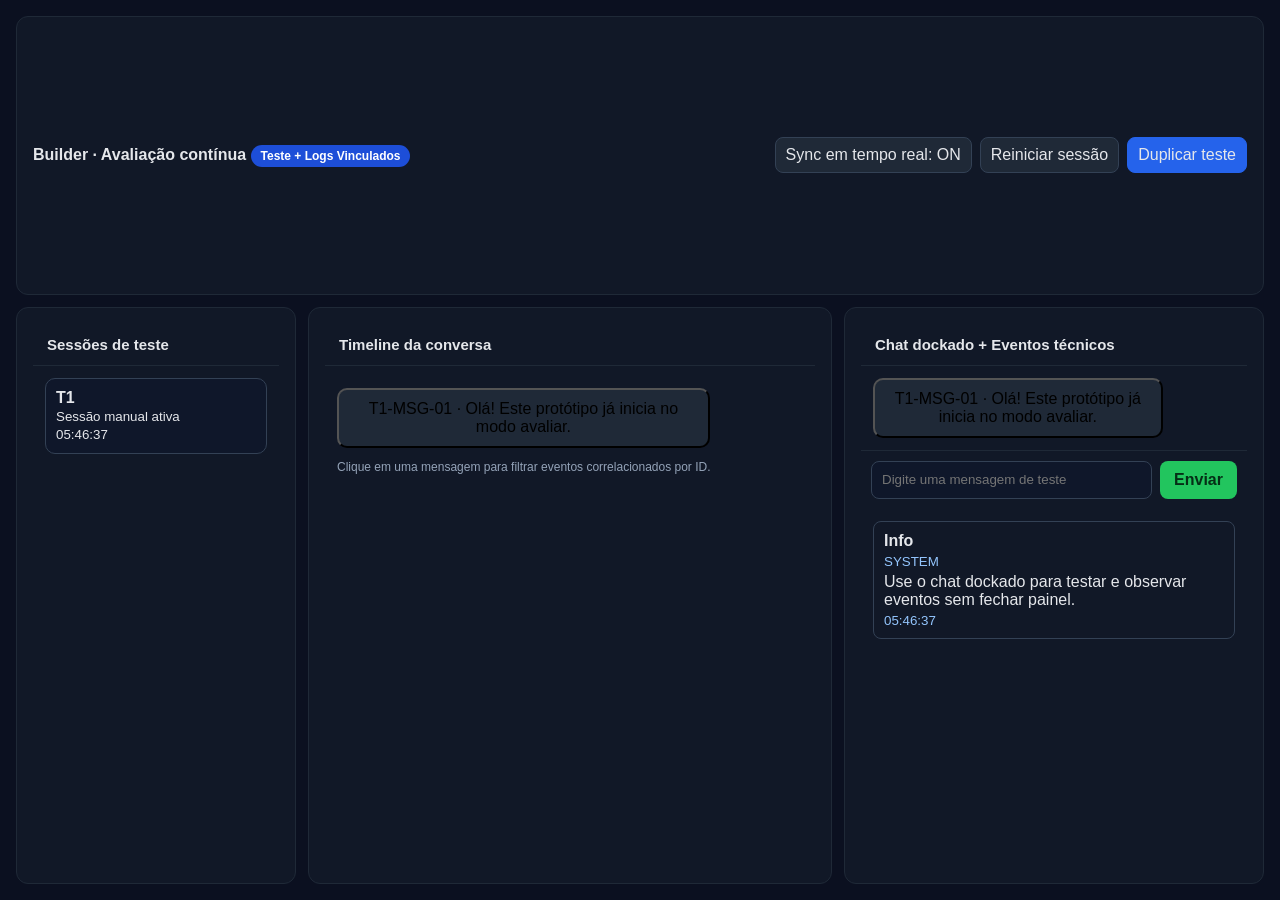
==== builder-evaluation.html @ 30c4f9a5 "feat: protótipo de modo avaliação contínua no builder" ====
<!doctype html>
<html lang="pt-BR">
  <head>
    <meta charset="UTF-8" />
    <meta name="viewport" content="width=device-width, initial-scale=1.0" />
    <title>Blip Builder · Modo Avaliação</title>
    <link rel="stylesheet" href="assets/styles.css" />
    <style>
      body { background:#0b1020; color:#e5e7eb; }
      .eval-shell { padding: 16px; display:grid; gap:12px; height:100vh; }
      .eval-top { display:flex; justify-content:space-between; align-items:center; background:#111827; border:1px solid #1f2937; border-radius:12px; padding:12px 16px; }
      .badge { background:#1d4ed8; color:white; border-radius:999px; padding:4px 10px; font-size:12px; }
      .controls { display:flex; gap:8px; align-items:center; }
      .controls button { border:1px solid #334155; background:#1f2937; color:#e5e7eb; border-radius:8px; padding:8px 10px; cursor:pointer; }
      .controls .primary { background:#2563eb; border-color:#2563eb; }
      .layout { flex:1; display:grid; grid-template-columns:280px 1fr 420px; gap:12px; min-height:0; }
      .panel { background:#111827; border:1px solid #1f2937; border-radius:12px; min-height:0; display:flex; flex-direction:column; }
      .panel h3 { margin:0; padding:12px 14px; border-bottom:1px solid #1f2937; font-size:15px; }
      .list, .timeline, .events, .chat-log { overflow:auto; padding:12px; display:grid; gap:10px; }
      .conv-item { padding:10px; border:1px solid #334155; border-radius:10px; background:#0f172a; }
      .msg { padding:10px; border-radius:10px; max-width:80%; }
      .msg.user { background:#1d4ed8; margin-left:auto; }
      .msg.bot { background:#1f2937; }
      .event { border:1px solid #334155; border-radius:8px; padding:10px; display:grid; gap:4px; }
      .event small { color:#93c5fd; }
      .chat-input { border-top:1px solid #1f2937; padding:10px; display:flex; gap:8px; }
      .chat-input input { flex:1; border-radius:8px; border:1px solid #334155; background:#0f172a; color:white; padding:10px; }
      .chat-input button { border:0; border-radius:8px; background:#22c55e; color:#052e16; padding:10px 14px; font-weight:700; cursor:pointer; }
      .hint { padding:0 12px 12px; color:#94a3b8; font-size:12px; }
      @media (max-width: 1200px) { .layout{ grid-template-columns:1fr; } }
    </style>
  </head>
  <body>
    <main class="eval-shell">
      <header class="eval-top">
        <div>
          <strong>Builder · Avaliação contínua</strong>
          <span class="badge">Teste + Logs Vinculados</span>
        </div>
        <div class="controls">
          <button id="toggleSync">Sync em tempo real: ON</button>
          <button id="resetSession">Reiniciar sessão</button>
          <button class="primary" id="newVariant">Duplicar teste</button>
        </div>
      </header>

      <section class="layout">
        <aside class="panel">
          <h3>Sessões de teste</h3>
          <div class="list" id="sessions"></div>
        </aside>

        <section class="panel">
          <h3>Timeline da conversa</h3>
          <div class="timeline" id="timeline"></div>
          <p class="hint">Clique em uma mensagem para filtrar eventos correlacionados por ID.</p>
        </section>

        <section class="panel">
          <h3>Chat dockado + Eventos técnicos</h3>
          <div class="chat-log" id="chatLog"></div>
          <div class="chat-input">
            <input id="chatInput" placeholder="Digite uma mensagem de teste" />
            <button id="sendBtn">Enviar</button>
          </div>
          <div class="events" id="events"></div>
        </section>
      </section>
    </main>

    <script src="assets/builder-evaluation.js"></script>
  </body>
</html>
---- assets/styles.css ----
:root {
  --font: 'Nunito Sans', 'Carbona', 'Tahoma', 'Helvetica', 'Arial', sans-serif;

  --brand: #0096fa;
  --surface-brand: #1e6bf1;
  --primary: #1e6bf1;
  --secondary: #292929;

  --surface-0: #ffffff;
  --surface-1: #f6f6f6;
  --surface-2: #ededed;
  --surface-3: #e3e3e3;
  --surface-4: #141414;

  --text: #282828;
  --text-disabled: #595959;
  --text-ghost: #8c8c8c;
  --fixed-bright: #ffffff;
  --fixed-dim: #141414;

  --border-1: rgba(0, 0, 0, 0.2);
  --border-2: rgba(0, 0, 0, 0.12);
  --border-3: rgba(0, 0, 0, 0.06);

  --positive: #007a42;
  --negative: #a80b0b;

  --feedback-info: #80e3eb;
  --feedback-system: #b2dffd;
  --feedback-success: #84ebbc;
  --feedback-warning: #fde99b;
  --feedback-error: #fabebe;
  --feedback-delete: #e60f0f;

  --interactive-hover: rgba(0, 0, 0, 0.08);
  --interactive-pressed: rgba(0, 0, 0, 0.16);
  --interactive-backdrop: rgba(0, 0, 0, 0.72);
  --interactive-focus: #a85aed;

  --fs-10: 0.625rem;
  --fs-12: 0.75rem;
  --fs-14: 0.875rem;
  --fs-16: 1rem;
  --fs-20: 1.25rem;
  --fs-24: 1.5rem;

  --font-weight-regular: 400;
  --font-weight-semi-bold: 600;
  --font-weight-bold: 700;

  --spacing-0: 4px;
  --spacing-1: 8px;
  --spacing-2: 12px;
  --spacing-3: 16px;
  --spacing-4: 24px;
  --spacing-5: 32px;

  --radius-0: 4px;
  --radius-1: 8px;
  --radius-2: 16px;
  --radius-half: 50%;

  --shadow-1: 0 2px 8px 0 rgba(0, 0, 0, 0.36);
  --shadow-2: 0 10px 16px 0 rgba(0, 0, 0, 0.36);
  --shadow-3: 0 16px 20px 0 rgba(0, 0, 0, 0.36);

  --elevation-static: 0px 2px 8px -2px rgba(0, 0, 0, 0.16);
  --elevation-primary: 0px 6px 16px -4px rgba(0, 0, 0, 0.16);
  --elevation-secondary: 0px 12px 24px -8px rgba(0, 0, 0, 0.2);

  --size-40: 40px;
  /* Backward-compatible aliases used across existing prototype screens */
  --blip-blue: var(--primary);
  --navy: var(--surface-4);
  --bg: var(--surface-1);
  --surface: var(--surface-0);
  --muted: var(--text-ghost);
  --border: var(--border-2);
  --success: var(--positive);
  --danger: var(--negative);
  --warning: #b26a00;
  --radius: var(--radius-2);
  --shadow: 0px 2px 8px -2px rgba(0, 0, 0, 0.16);
}

* { box-sizing: border-box; }
body {
  margin: 0;
  font-family: var(--font);
  background: var(--bg);
  color: var(--text);
}

h1, h2, h3, h4, p { margin: 0; }
button { font: inherit; }

.page { min-height: 100vh; display: grid; grid-template-rows: 72px 1fr; }
.topbar {
  background: var(--navy);
  color: #fff;
  padding: 0 24px;
  display: flex;
  align-items: center;
  justify-content: space-between;
  border-bottom: 1px solid #0f3158;
}
.topbar h1 { font-size: 20px; }
.topbar .meta { font-size: 13px; color: #a8d5f5; }

.container { padding: 24px; max-width: 1400px; margin: 0 auto; width: 100%; }

.card {
  background: var(--surface);
  border: 1px solid var(--border);
  border-radius: var(--radius);
  box-shadow: var(--shadow);
}

.panel { padding: 16px; }
.small { font-size: 13px; color: var(--muted); line-height: 1.45; }

.portal-grid {
  margin-top: 20px;
  display: grid;
  gap: 16px;
  grid-template-columns: repeat(auto-fit, minmax(260px, 1fr));
}
.portal {
  padding: 18px;
  cursor: pointer;
  transition: transform .15s ease, border-color .15s ease;
}
.portal:hover { transform: translateY(-2px); border-color: var(--blip-blue); }
.portal h3 { margin-bottom: 8px; color: var(--navy); }
.portal p { color: var(--muted); line-height: 1.4; }

.inline-badges { display: flex; flex-wrap: wrap; gap: 8px; margin-top: 12px; align-items: center; }
.badge { padding: 6px 10px; border-radius: 999px; font-size: 12px; font-weight: 600; }
.badge.success { background: #d1fae5; color: #065f46; }
.badge.warning { background: #fef3c7; color: #92400e; }
.badge.info { background: #dbeafe; color: #1e40af; }
.badge.danger { background: #fee2e2; color: #991b1b; }

.section-header { display: flex; justify-content: space-between; align-items: center; margin-bottom: 14px; gap: 10px; }
.crumb { color: var(--muted); font-size: 13px; }

.primary-btn, .ghost-btn {
  border: 0;
  border-radius: 10px;
  padding: 10px 14px;
  font-weight: 700;
  cursor: pointer;
}
.primary-btn { background: var(--blip-blue); color: #fff; }
.ghost-btn { background: #e2e8f0; color: #0f172a; }
.primary-btn:disabled, .ghost-btn:disabled { opacity: .5; cursor: not-allowed; }

.layout { display: grid; gap: 16px; }
.three-col { grid-template-columns: 270px 1fr 320px; }
.two-col { grid-template-columns: 1fr 1fr; }

.qr {
  width: 180px;
  height: 180px;
  border-radius: 10px;
  margin: 12px auto;
  background: conic-gradient(#111 25%, #fff 0 50%, #111 0 75%, #fff 0) 0 0/24px 24px;
  border: 10px solid #fff;
  box-shadow: inset 0 0 0 1px #111;
}

.phone-preview { background: linear-gradient(180deg, #fff, #f8fbff); }
.chat-bubble { border-radius: 10px; padding: 8px 10px; margin-top: 8px; font-size: 13px; max-width: 85%; }
.chat-bubble.in { background: #e2e8f0; }
.chat-bubble.out { background: #dbeafe; margin-left: auto; }

.mini-list { margin: 10px 0 0; padding-left: 18px; color: var(--muted); font-size: 13px; display: grid; gap: 4px; }
.metric-line { margin-top: 10px; display: flex; justify-content: space-between; border-top: 1px solid var(--border); padding-top: 10px; }

.kanban { display: grid; grid-template-columns: repeat(4, minmax(170px, 1fr)); gap: 12px; }
.column { background: #f8fafc; border: 1px solid var(--border); border-radius: 10px; padding: 10px; }
.column h4 { font-size: 13px; margin-bottom: 8px; color: var(--navy); }
.lead-card { background: #fff; border: 1px solid var(--border); border-radius: 8px; padding: 10px; margin-bottom: 8px; }
.lead-card strong { display: block; font-size: 14px; }

.banner-upsell {
  border: 1px dashed #7dd3fc;
  background: #f0f9ff;
  border-radius: 10px;
  padding: 12px;
  margin-top: 12px;
}

.input-mock {
  margin-top: 10px;
  border: 1px solid var(--border);
  border-radius: 10px;
  background: #f8fafc;
  padding: 12px;
  white-space: pre-line;
  color: #334155;
  font-family: ui-monospace, SFMono-Regular, Menlo, monospace;
  font-size: 12px;
}

.kpi-grid { display: grid; grid-template-columns: repeat(3, minmax(120px, 1fr)); gap: 10px; }
.kpi { background: #f8fafc; border: 1px solid var(--border); border-radius: 10px; padding: 12px; }
.kpi strong { display: block; font-size: 24px; color: var(--navy); margin-top: 2px; }

.table { width: 100%; border-collapse: collapse; font-size: 14px; }
.table th, .table td { padding: 10px; border-bottom: 1px solid var(--border); text-align: left; }

.topic-cloud { display: flex; gap: 8px; flex-wrap: wrap; }
.topic { background: #e0f2fe; color: #075985; border-radius: 999px; padding: 6px 10px; font-size: 13px; }

.pricing {
  margin-top: 12px;
  border: 1px solid var(--border);
  border-radius: 10px;
  padding: 12px;
  display: flex;
  justify-content: space-between;
  align-items: center;
  gap: 12px;
  background: #f8fafc;
}

.funnel { display: grid; gap: 8px; }
.funnel-step { padding: 12px; border-radius: 10px; color: #fff; font-weight: 600; }
.funnel-step:nth-child(1) { background: #0ea5e9; }
.funnel-step:nth-child(2) { background: #0284c7; }
.funnel-step:nth-child(3) { background: #0369a1; }

.matrix-grid { margin-top: 10px; display: grid; gap: 10px; }
.matrix-grid > div { border: 1px solid var(--border); border-radius: 10px; padding: 10px; background: #f8fafc; }

.alert-card {
  margin-top: 10px;
  border: 1px solid #fecaca;
  background: #fef2f2;
  border-radius: 10px;
  padding: 12px;
  color: #7f1d1d;
}

.timeline { display: grid; gap: 10px; margin-top: 10px; }
.timeline-item { border-left: 3px solid var(--blip-blue); padding: 8px 10px; background: #f8fafc; border-radius: 0 10px 10px 0; }

.note { margin-top: 14px; padding: 12px; background: #ecfeff; border: 1px solid #a5f3fc; border-radius: 10px; color: #0f766e; }

@media (max-width: 1080px) {
  .three-col, .two-col, .kanban, .kpi-grid, .pricing { grid-template-columns: 1fr; display: grid; }
  .section-header { flex-direction: column; align-items: flex-start; }
}

.text-center { text-align: center; }
.error-text { color: #dc2626; min-height: 20px; margin-top: 8px; }
.auth-card { max-width: 560px; margin: 0 auto; display: grid; gap: 10px; }
label { display: grid; gap: 6px; font-weight: 600; font-size: 14px; }
input { border: 1px solid var(--border); border-radius: 10px; padding: 10px 12px; width: 100%; }

.info-grid { display: grid; grid-template-columns: 1fr 1fr; gap: 8px; background: #f8fafc; border: 1px solid var(--border); border-radius: 10px; padding: 10px; }
.info-grid p { display: grid; }
.info-grid span { font-size: 12px; color: var(--muted); }
.info-grid.compact { margin-bottom: 10px; }

.mail-layout { display: grid; grid-template-columns: 260px 1fr; overflow: hidden; }
.mail-sidebar { border-right: 1px solid var(--border); padding: 14px; background: #fbfdff; }
.mail-sidebar h4 { margin-bottom: 10px; }
.mail-item { width: 100%; text-align: left; border: 1px solid var(--border); background: #fff; padding: 10px; border-radius: 10px; margin-bottom: 8px; }
.mail-item.active { border-color: var(--blip-blue); background: #eff8ff; }
.mail-body { padding: 16px; display: grid; gap: 10px; }
.mail-head { display: grid; gap: 2px; font-size: 13px; color: var(--muted); }

.agent-system { display: grid; grid-template-columns: 74px 1fr; overflow: hidden; min-height: 680px; }
.sys-nav { background: #030712; color: #fff; padding: 10px 8px; display: grid; gap: 8px; align-content: start; }
.sys-logo { width: 42px; height: 42px; border-radius: 50%; background: var(--blip-blue); display: grid; place-items: center; font-weight: 800; margin: 4px auto 10px; }
.sys-ico { border: 0; border-radius: 10px; background: transparent; color: #d1d5db; padding: 10px 0; }
.sys-ico.active { background: #1f2937; color: #fff; }

.sys-main { display: grid; grid-template-rows: 64px 1fr; }
.sys-header { border-bottom: 1px solid var(--border); padding: 0 16px; display: flex; justify-content: space-between; align-items: center; }
.active-mode { background: #dbeafe; color: #1e40af; }

.sys-content { display: grid; grid-template-columns: 320px 1fr 320px; min-height: 610px; }
.tickets-panel, .chat-panel, .profile-panel { padding: 12px; border-right: 1px solid var(--border); }
.profile-panel { border-right: 0; background: #fafafa; }
.search { margin-bottom: 10px; }
.folder { font-size: 14px; font-weight: 600; display: flex; justify-content: space-between; margin-bottom: 8px; }
.ticket { border: 1px solid var(--border); border-radius: 10px; padding: 10px; margin-bottom: 8px; display: grid; gap: 2px; }
.ticket.active { border-color: var(--blip-blue); background: #f0f9ff; }
.ticket small { color: var(--muted); }
.ticket span { justify-self: end; background: #dbeafe; color: #1d4ed8; border-radius: 999px; padding: 2px 8px; font-size: 12px; }

.chat-head { display: grid; border-bottom: 1px solid var(--border); padding-bottom: 8px; margin-bottom: 8px; }
.chat-head small { color: var(--muted); }
.chat-feed { display: grid; gap: 10px; }
.chat-panel .chat-bubble { max-width: 70%; }

.kanban.wide { grid-template-columns: repeat(4, minmax(200px, 1fr)); }

@media (max-width: 1200px) {
  .sys-content { grid-template-columns: 1fr; }
  .tickets-panel, .chat-panel { border-right: 0; border-bottom: 1px solid var(--border); }
  .mail-layout { grid-template-columns: 1fr; }
  .mail-sidebar { border-right: 0; border-bottom: 1px solid var(--border); }
  .info-grid { grid-template-columns: 1fr; }
}

/* Agent Journey (full-screen flow) */
.agent-page-body { background: #eef2f7; }
.agent-fullscreen { min-height: 100vh; width: 100%; }

.gmail-shell { display: grid; grid-template-rows: 64px 1fr; background: #fff; }
.gmail-topbar {
  border-bottom: 1px solid var(--border);
  display: flex;
  gap: 14px;
  align-items: center;
  padding: 0 16px;
  background: #f8fafc;
}
.gmail-logo { font-weight: 800; color: #ea4335; }
.gmail-search {
  width: min(720px, 100%);
  border: 1px solid var(--border);
  border-radius: 999px;
  padding: 10px 14px;
}
.gmail-layout { display: grid; grid-template-columns: 230px 1fr; }
.gmail-left { border-right: 1px solid var(--border); padding: 14px; background: #fbfdff; }
.gmail-nav {
  width: 100%;
  text-align: left;
  border: 0;
  border-radius: 10px;
  padding: 10px;
  background: transparent;
  margin-bottom: 4px;
}
.gmail-nav.active { background: #eaf2fe; color: #1d4ed8; font-weight: 700; }
.gmail-mail-view { padding: 24px; max-width: 920px; }
.gmail-mail-view h2 { margin-bottom: 10px; color: #1f2937; }
.mail-copy { margin: 18px 0; display: grid; gap: 10px; line-height: 1.5; }
.mail-copy ul { margin: 0; padding-left: 18px; }

.centered-step { display: grid; place-items: center; padding: 24px; }
.subtle-note {
  background: #f0f9ff;
  border: 1px solid #bfdbfe;
  color: #0c4a6e;
  border-radius: 10px;
  padding: 10px;
}
.qr.big { width: 220px; height: 220px; margin: 14px auto; }
.qr-step { max-width: 620px; text-align: center; }
.connect-loading { max-width: 520px; }

.desk-shell { display: grid; grid-template-columns: 230px 1fr; background: #f5f7fa; }
.desk-sidebar {
  background: #001529;
  color: #fff;
  min-height: 100vh;
  padding: 14px 12px;
  display: grid;
  gap: 8px;
  align-content: start;
}
.desk-brand {
  font-size: 20px;
  font-weight: 800;
  color: #7dd3fc;
  padding: 8px 10px;
  border-bottom: 1px solid #17375a;
  margin-bottom: 8px;
}
.desk-menu {
  border: 0;
  border-radius: 10px;
  background: transparent;
  color: #cbd5e1;
  padding: 10px;
  text-align: left;
  display: flex;
  gap: 8px;
}
.desk-menu.active, .desk-menu:hover { background: #13314f; color: #fff; }

.desk-main {
  display: grid;
  grid-template-columns: 260px minmax(380px, 1fr) 390px;
  min-height: 100vh;
}
.desk-col {
  border-right: 1px solid var(--border);
  background: #fff;
  padding: 14px;
}
.col-right { border-right: 0; background: #fbfdff; }
.status-row {
  margin-top: 8px;
  border: 1px solid var(--border);
  border-radius: 8px;
  padding: 9px 10px;
  display: flex;
  justify-content: space-between;
  font-size: 14px;
}
.view-toggle { display: flex; gap: 8px; margin-bottom: 10px; }
.conversation-list { display: grid; gap: 8px; }
.conversation-item {
  border: 1px solid var(--border);
  border-radius: 10px;
  padding: 10px;
  display: flex;
  justify-content: space-between;
  gap: 8px;
  cursor: pointer;
}
.conversation-item p { color: var(--muted); font-size: 13px; margin-top: 3px; }
.conversation-item.active { border-color: var(--blip-blue); background: #eff8ff; }
.conv-meta { display: grid; justify-items: end; gap: 4px; }

.kanban-board { display: grid; grid-template-columns: repeat(4, minmax(180px, 1fr)); gap: 10px; }
.kanban-col {
  background: #f8fafc;
  border: 1px solid var(--border);
  border-radius: 10px;
  padding: 8px;
  display: grid;
  gap: 8px;
  align-content: start;
}
.kanban-col h4 { font-size: 13px; margin: 2px 2px 4px; }
.kanban-card { width: 100%; text-align: left; border: 1px solid var(--border); }

.insights-box {
  margin-top: 10px;
  border: 1px solid #fde68a;
  background: #fffbeb;
  border-radius: 10px;
  padding: 10px;
  display: grid;
  gap: 6px;
  font-size: 13px;
}
.chat-thread {
  margin-top: 10px;
  border: 1px solid var(--border);
  border-radius: 10px;
  padding: 10px;
  background: #fff;
  min-height: 280px;
  display: grid;
  gap: 8px;
  align-content: start;
}
.message { max-width: 80%; border-radius: 10px; padding: 8px 10px; }
.message.inbound { background: #e5e7eb; }
.message.outbound { background: #dbeafe; margin-left: auto; }
.message p { margin-bottom: 2px; }
.message small { color: #64748b; font-size: 11px; }
.message-form { margin-top: 10px; display: flex; gap: 8px; }
.message-form input {
  flex: 1;
  border: 1px solid var(--border);
  border-radius: 10px;
  padding: 10px;
}
.banner-upsell.subtle { margin-top: 12px; font-size: 13px; }

@media (max-width: 1320px) {
  .desk-main { grid-template-columns: 1fr; }
  .desk-col { border-right: 0; border-bottom: 1px solid var(--border); }
}

@media (max-width: 900px) {
  .gmail-layout { grid-template-columns: 1fr; }
  .gmail-left { border-right: 0; border-bottom: 1px solid var(--border); }
  .desk-shell { grid-template-columns: 1fr; }
  .desk-sidebar { min-height: auto; }
}

/* Desk internal refinement (Atendimento only) */
.desk-main-wrapper {
  min-height: 100vh;
  display: grid;
  grid-template-rows: 64px 1fr;
  background: #f5f7fa;
}

.desk-internal-topbar {
  border-bottom: 1px solid var(--border);
  background: #fff;
  padding: 0 16px;
  display: flex;
  align-items: center;
  justify-content: space-between;
}

.desk-internal-topbar h2 { font-size: 28px; font-weight: 600; }
.desk-header-actions { display: flex; align-items: center; gap: 10px; }
.filter-row { display: flex; gap: 8px; margin: 10px 0; }
.pill {
  border: 1px solid var(--border);
  border-radius: 999px;
  background: #fff;
  padding: 6px 12px;
  font-size: 13px;
}
.pill.active { background: #0f172a; color: #fff; border-color: #0f172a; }

.list-layout {
  display: grid;
  grid-template-columns: 300px 1fr 340px;
  min-height: calc(100vh - 64px);
}

.queue-tree { display: grid; gap: 10px; }
.queue-group {
  border: 1px solid var(--border);
  border-radius: 10px;
  background: #fff;
  padding: 8px;
}
.queue-title {
  display: flex;
  justify-content: space-between;
  font-size: 14px;
  font-weight: 700;
  padding-bottom: 6px;
}
.queue-title span {
  background: #f1f5f9;
  border-radius: 999px;
  padding: 2px 7px;
  font-size: 12px;
}

.ticket-row {
  width: 100%;
  border: 1px solid var(--border);
  background: #fff;
  border-radius: 10px;
  padding: 8px;
  margin-top: 6px;
  display: flex;
  justify-content: space-between;
  align-items: start;
  text-align: left;
}
.ticket-row strong { display: block; font-size: 14px; }
.ticket-row small { color: var(--muted); }
.ticket-row.active { border-color: var(--blip-blue); background: #eef6ff; }
.ticket-side-meta { display: grid; justify-items: end; gap: 4px; }
.channel-micro { font-size: 11px; color: #475569; }
.source-chip {
  display: inline-grid;
  place-items: center;
  width: 22px;
  height: 22px;
  border-radius: 999px;
  background: #e2e8f0;
  font-size: 13px;
}
.channel-select {
  width: 100%;
  border: 1px solid var(--border);
  border-radius: 8px;
  padding: 7px 8px;
  font-size: 12px;
  background: #fff;
  margin-bottom: 10px;
}
.connect-cta { white-space: nowrap; font-size: 13px; }
.queue-empty { margin: 4px 2px; }

.contact-header {
  display: flex;
  gap: 10px;
  align-items: center;
  border-bottom: 1px solid var(--border);
  padding-bottom: 10px;
  margin-bottom: 10px;
}
.avatar-circle {
  width: 46px;
  height: 46px;
  border-radius: 50%;
  background: #e2e8f0;
  display: grid;
  place-items: center;
  font-weight: 700;
}
.data-grid {
  display: grid;
  gap: 8px;
  border: 1px solid var(--border);
  border-radius: 10px;
  background: #fff;
  padding: 10px;
  margin: 8px 0 12px;
}
.data-grid p { display: flex; justify-content: space-between; gap: 10px; margin: 0; }
.data-grid span { color: var(--muted); }

.kanban-mode-wrap {
  padding: 12px;
  overflow-x: auto;
}
.desk-kanban-full {
  min-height: calc(100vh - 100px);
  grid-template-columns: repeat(7, minmax(240px, 1fr));
}
.count-pill {
  background: #f1f5f9;
  border-radius: 999px;
  padding: 2px 8px;
  font-size: 11px;
}
.kanban-desk-card {
  border: 1px solid var(--border);
  border-radius: 10px;
  background: #fff;
  padding: 10px;
  text-align: left;
  display: grid;
  gap: 5px;
}
.kanban-desk-card p { font-size: 13px; color: #334155; margin: 0; }
.card-top { display: flex; justify-content: space-between; gap: 6px; }

.toast {
  position: fixed;
  right: 20px;
  bottom: 20px;
  background: #111827;
  color: #fff;
  padding: 10px 14px;
  border-radius: 10px;
  box-shadow: 0 8px 22px rgba(0, 0, 0, 0.2);
  z-index: 100;
}

.modal-overlay {
  position: fixed;
  inset: 0;
  background: rgba(2, 6, 23, 0.45);
  display: grid;
  place-items: center;
  z-index: 200;
  padding: 20px;
}

.desk-modal {
  width: min(640px, 100%);
  background: #fff;
  border-radius: 12px;
  border: 1px solid var(--border);
  box-shadow: 0 16px 40px rgba(15, 23, 42, 0.25);
  padding: 20px;
  display: grid;
  gap: 12px;
}

.modal-actions { display: flex; gap: 8px; flex-wrap: wrap; }
.modal-list { margin: 0; padding-left: 18px; color: #334155; display: grid; gap: 4px; }
.carousel-indicator { font-size: 14px; color: #475569; }
.modal-nav { display: flex; align-items: center; justify-content: space-between; gap: 10px; }
.modal-alert {
  border-radius: 10px;
  border: 1px solid;
  padding: 10px;
  font-size: 14px;
}
.modal-alert.error { background: #fff1f2; border-color: #fecdd3; color: #9f1239; }
.modal-alert.success { background: #ecfdf5; border-color: #a7f3d0; color: #065f46; }

@media (max-width: 1320px) {
  .list-layout { grid-template-columns: 1fr; }
  .col-right { border-top: 1px solid var(--border); }
}

/* Manager module */
.manager-page-body { background: #edf2f7; }
.manager-shell {
  min-height: 100vh;
  display: grid;
  grid-template-columns: 240px 1fr;
}
.manager-sidebar {
  background: #001529;
  color: #dbeafe;
  padding: 18px 14px;
  display: grid;
  align-content: start;
  gap: 8px;
  border-right: 1px solid #12395f;
}
.manager-sidebar h2 { color: #7dd3fc; margin-bottom: 2px; }
.manager-sidebar p { margin: 0 0 12px; font-size: 13px; color: #93c5fd; }
.manager-nav {
  border: 0;
  border-radius: 10px;
  background: transparent;
  color: #dbeafe;
  text-align: left;
  padding: 10px;
  font-weight: 600;
  cursor: pointer;
}
.manager-nav.active, .manager-nav:hover { background: #13314f; }

.manager-main {
  display: grid;
  grid-template-rows: 62px 1fr;
}
.manager-topbar {
  background: #fff;
  border-bottom: 1px solid var(--border);
  padding: 0 18px;
  display: flex;
  justify-content: space-between;
  align-items: center;
  font-size: 14px;
}
.manager-topbar small { color: var(--muted); }
.manager-content { padding: 18px; }
.manager-section-header { display: flex; justify-content: space-between; align-items: flex-start; gap: 10px; margin-bottom: 12px; }
.manager-section-header h1 { font-size: 26px; color: #0b2240; }
.manager-section-header p { margin-top: 6px; color: var(--muted); }
.manager-subtabs { display: flex; gap: 6px; }
.manager-subtabs button {
  border: 1px solid var(--border);
  background: #fff;
  border-radius: 8px;
  padding: 8px 12px;
  cursor: pointer;
}
.manager-subtabs button.active { background: #eff8ff; border-color: var(--blip-blue); color: #0369a1; }
.manager-table-wrap { overflow: auto; margin-top: 10px; }
.manager-input {
  width: 100%;
  border: 1px solid var(--border);
  border-radius: 8px;
  padding: 8px 10px;
  background: #fff;
}
.icon-btn {
  border: 1px solid var(--border);
  background: #fff;
  border-radius: 8px;
  padding: 6px 8px;
  cursor: pointer;
}
.manager-actions-row { display: flex; gap: 8px; margin-top: 10px; }
.manager-kpi-grid { grid-template-columns: repeat(2, minmax(120px, 1fr)); }
.manager-metrics-grid {
  display: grid;
  gap: 10px;
  grid-template-columns: repeat(auto-fit, minmax(180px, 1fr));
}
.manager-chart { display: grid; gap: 12px; margin-top: 10px; }
.manager-chart .bar {
  margin: 6px 0;
  height: 16px;
  border-radius: 999px;
}
.manager-chart .before { background: #94a3b8; }
.manager-chart .after { background: #10b981; }
.improvement { color: #047857; font-size: 13px; }
.manager-pricing-grid {
  display: grid;
  gap: 12px;
  grid-template-columns: repeat(auto-fit, minmax(220px, 1fr));
}

.manager-toast-holder {
  position: fixed;
  right: 16px;
  bottom: 16px;
  display: grid;
  gap: 8px;
  z-index: 50;
}
.manager-toast {
  background: #0f172a;
  color: #fff;
  padding: 10px 12px;
  border-radius: 8px;
  transform: translateY(6px);
  opacity: 0;
  transition: all .25s ease;
  font-size: 13px;
}
.manager-toast.show { transform: translateY(0); opacity: 1; }

.manager-modal-overlay {
  position: fixed;
  inset: 0;
  background: rgba(2, 6, 23, 0.52);
  display: grid;
  place-items: center;
  z-index: 40;
}
.manager-modal-overlay.hidden { display: none; }
.manager-modal { width: min(560px, calc(100vw - 20px)); }
.manager-modal-head { display: flex; justify-content: space-between; align-items: center; margin-bottom: 10px; }
.manager-form-grid { display: grid; gap: 10px; }
.manager-form-grid textarea { min-height: 96px; resize: vertical; }

@media (max-width: 960px) {
  .manager-shell { grid-template-columns: 1fr; }
  .manager-sidebar { grid-template-columns: repeat(3, minmax(0, 1fr)); align-items: center; }
  .manager-sidebar > div { grid-column: 1 / -1; }
}

.matrix-page {
  min-height: 100vh;
  display: grid;
  grid-template-columns: 240px 1fr;
}

.matrix-sidebar {
  background: #0b1f35;
  color: #fff;
  padding: 20px 14px;
  display: grid;
  gap: 8px;
  align-content: start;
  border-right: 1px solid #15395f;
}

.matrix-sidebar h2 {
  font-size: 18px;
  color: #7dd3fc;
  margin-bottom: 8px;
}

.matrix-nav-item {
  color: #cbd5e1;
  text-decoration: none;
  border-radius: 10px;
  padding: 10px 12px;
  font-weight: 600;
}

.matrix-nav-item:hover,
.matrix-nav-item.active {
  background: #15395f;
  color: #fff;
}

.matrix-main { display: grid; grid-template-rows: 72px 1fr; }
.matrix-topbar { border-bottom: 1px solid var(--border); }
.matrix-content { padding: 24px; max-width: 1160px; }

.matrix-funnel .funnel-step strong { font-size: 20px; display: block; margin-top: 2px; }
.matrix-funnel .funnel-arrow { text-align: center; color: var(--muted); font-weight: 700; }

.matrix-list-card {
  margin-top: 12px;
  padding: 12px;
  border: 1px solid var(--border);
  border-radius: 10px;
  background: #f8fafc;
}

.matrix-alert-grid { display: grid; gap: 10px; margin-top: 12px; }
.matrix-alert { border-width: 1px; color: #1e293b; }
.matrix-alert.high { border-color: #fecaca; background: #fff1f2; }
.matrix-alert.medium { border-color: #fde68a; background: #fffbeb; }
.matrix-alert.low { border-color: #bfdbfe; background: #eff6ff; }
.matrix-risk { margin-top: 10px; font-weight: 700; }

.matrix-architecture {
  margin-top: 14px;
  max-width: 380px;
  display: grid;
  gap: 6px;
}
.matrix-architecture .panel { text-align: center; font-weight: 700; }
.matrix-arrow { text-align: center; color: var(--muted); }

.matrix-toast {
  position: fixed;
  right: 20px;
  bottom: 20px;
  background: #0f766e;
  color: #fff;
  padding: 10px 14px;
  border-radius: 10px;
  opacity: 0;
  pointer-events: none;
  transform: translateY(10px);
  transition: all .2s ease;
}
.matrix-toast.visible { opacity: 1; transform: translateY(0); }

.matrix-modal-backdrop {
  position: fixed;
  inset: 0;
  background: rgba(2, 6, 23, 0.6);
  display: none;
  place-items: center;
  padding: 14px;
}
.matrix-modal-backdrop.visible { display: grid; }
.matrix-modal { width: min(520px, 100%); }
.matrix-form { margin-top: 10px; display: grid; gap: 10px; }
.matrix-form textarea {
  border: 1px solid var(--border);
  border-radius: 10px;
  padding: 10px 12px;
  resize: vertical;
}
.matrix-modal-actions { display: flex; gap: 8px; justify-content: flex-end; }

@media (max-width: 960px) {
  .matrix-page { grid-template-columns: 1fr; }
  .matrix-sidebar { grid-template-columns: repeat(5, minmax(120px, 1fr)); }
  .matrix-sidebar h2 { grid-column: 1 / -1; }
}

/* Sales Intelligence */
.sales-shell {
  min-height: 100vh;
  display: grid;
  grid-template-columns: 250px 1fr;
}
.sales-sidebar {
  background: #031a30;
  color: #e2e8f0;
  padding: 18px 14px;
  display: grid;
  gap: 8px;
  align-content: start;
  border-right: 1px solid #17375a;
}
.sales-sidebar h2 {
  margin-bottom: 8px;
  color: #7dd3fc;
  font-size: 20px;
}
.sales-menu {
  border: 0;
  border-radius: 10px;
  background: transparent;
  color: #cbd5e1;
  text-align: left;
  padding: 10px;
  cursor: pointer;
}
.sales-menu.active,
.sales-menu:hover {
  background: #143555;
  color: #fff;
}
.sales-main { display: grid; grid-template-rows: 72px 1fr; }
.sales-topbar { border-bottom: 1px solid var(--border); }
.sales-container { max-width: 1200px; }
.sales-panel h2 { color: #0b2742; }

.sales-kpis {
  margin-top: 14px;
  display: grid;
  gap: 10px;
  grid-template-columns: repeat(4, minmax(170px, 1fr));
}
.sales-grid {
  margin-top: 14px;
  display: grid;
  gap: 12px;
  grid-template-columns: 1.2fr .8fr;
}
.chart-bars {
  height: 200px;
  margin-top: 14px;
  display: grid;
  grid-template-columns: repeat(6, 1fr);
  align-items: end;
  gap: 12px;
}
.chart-bars div { display: grid; justify-items: center; gap: 8px; }
.chart-bars span {
  width: 34px;
  border-radius: 8px 8px 0 0;
  background: linear-gradient(180deg, #7dd3fc, #0284c7);
}
.chart-bars label { font-size: 12px; color: var(--muted); }

.opportunity-highlight {
  display: grid;
  align-content: start;
  gap: 8px;
  background: #f0f9ff;
}

.table-wrap { overflow-x: auto; margin-top: 12px; }
.sales-table tbody tr { cursor: pointer; }
.sales-table tbody tr:hover { background: #eff8ff; }

.progress-track {
  width: 100%;
  height: 16px;
  background: #e2e8f0;
  border-radius: 999px;
  margin-top: 12px;
  overflow: hidden;
}
.progress-connected {
  height: 100%;
  border-radius: 999px;
  background: linear-gradient(90deg, #0369a1, #0ea5e9);
}

.pdf-preview {
  margin-top: 12px;
  padding: 18px;
  border: 1px solid #cbd5e1;
  background: #fff;
  box-shadow: 0 8px 20px rgba(15, 23, 42, 0.08);
}
.pdf-preview h3 { margin-top: 14px; }
.pdf-preview h3:first-child { margin-top: 0; }
.pdf-preview p,
.pdf-preview li { color: #334155; line-height: 1.45; }

.sales-toast {
  position: fixed;
  bottom: 20px;
  right: 20px;
  background: #0f172a;
  color: #fff;
  padding: 10px 14px;
  border-radius: 10px;
  opacity: 0;
  pointer-events: none;
  transform: translateY(10px);
  transition: all .2s ease;
}
.sales-toast.show {
  opacity: 1;
  transform: translateY(0);
}

.modal-backdrop {
  position: fixed;
  inset: 0;
  background: rgba(15, 23, 42, 0.4);
  display: none;
  place-items: center;
  padding: 16px;
}
.modal-backdrop.open { display: grid; }
.modal { width: min(560px, 100%); }
.modal-form { margin-top: 10px; display: grid; gap: 10px; }
.modal-form label { font-size: 13px; color: var(--muted); display: grid; gap: 4px; }
.modal-form input,
.modal-form textarea {
  width: 100%;
  border: 1px solid var(--border);
  border-radius: 8px;
  padding: 9px 10px;
  font: inherit;
}

@media (max-width: 1100px) {
  .sales-shell { grid-template-columns: 1fr; }
  .sales-sidebar {
    grid-template-columns: repeat(2, minmax(120px, 1fr));
    border-right: 0;
    border-bottom: 1px solid #17375a;
  }
  .sales-sidebar h2 { grid-column: 1 / -1; }
  .sales-grid,
  .sales-kpis { grid-template-columns: 1fr 1fr; }
}

@media (max-width: 700px) {
  .sales-grid,
  .sales-kpis { grid-template-columns: 1fr; }
  .sales-topbar h1 { font-size: 16px; }
}

/* Updates scenario page */
body.updates-demo-page {
  background: var(--surface-2);
}

.updates-demo-shell {
  max-width: 1100px;
  margin: 0 auto;
  padding: calc(var(--spacing-5) + var(--spacing-2)) var(--spacing-4);
  display: grid;
  gap: var(--spacing-3);
}

.updates-demo-header h1 {
  color: var(--text);
  font-size: var(--fs-24);
  font-weight: var(--font-weight-bold);
  line-height: 1;
  margin-bottom: var(--spacing-1);
}

.updates-demo-header p {
  color: var(--text);
  font-size: var(--fs-14);
  line-height: 1.5;
  max-width: 82ch;
}

.updates-demo-instructions {
  background: var(--surface-0);
  border: 1px solid var(--border-1);
  border-radius: var(--radius-2);
  box-shadow: var(--elevation-static);
  padding: var(--spacing-3);
}

.updates-demo-instructions h2 {
  color: var(--text);
  font-size: var(--fs-20);
  font-weight: var(--font-weight-bold);
  line-height: 1;
}

.updates-demo-instructions ol {
  margin: var(--spacing-2) 0 0;
  padding-left: calc(var(--spacing-3) + var(--spacing-0));
  color: var(--text);
  font-size: var(--fs-14);
  display: grid;
  gap: var(--spacing-1);
  line-height: 1.5;
}

/* Updates drawer */
.updates-fab {
  position: fixed;
  right: var(--spacing-3);
  bottom: var(--spacing-3);
  z-index: 1200;
  border: 1px solid transparent;
  border-radius: var(--radius-1);
  background: var(--primary);
  color: var(--fixed-bright);
  font-size: var(--fs-14);
  font-weight: var(--font-weight-bold);
  min-height: var(--size-40);
  padding: 0 var(--spacing-3);
  box-shadow: var(--elevation-primary);
  cursor: pointer;
  overflow: hidden;
}

.updates-fab::before,
.updates-close::before,
.updates-item::before,
.updates-back::before {
  content: '';
  position: absolute;
  inset: 0;
  background: currentColor;
  opacity: 0;
  transition: opacity 0.2s ease;
  pointer-events: none;
}

.updates-fab:hover::before,
.updates-close:hover::before,
.updates-item:hover::before,
.updates-back:hover::before {
  opacity: 0.08;
}

.updates-fab:active::before,
.updates-close:active::before,
.updates-item:active::before,
.updates-back:active::before {
  opacity: 0.16;
}

.updates-fab:focus-visible,
.updates-close:focus-visible,
.updates-item:focus-visible,
.updates-back:focus-visible {
  outline: 2px solid var(--interactive-focus);
  outline-offset: 2px;
}

.updates-drawer {
  position: fixed;
  top: 0;
  right: 0;
  width: min(420px, 92vw);
  height: 100vh;
  background: var(--surface-0);
  border-left: 1px solid var(--border-1);
  box-shadow: var(--elevation-secondary);
  z-index: 1201;
  transform: translateX(110%);
  transition: transform 0.22s ease;
  display: grid;
  grid-template-rows: auto 1fr;
}

.updates-drawer.open { transform: translateX(0); }

.updates-overlay {
  position: fixed;
  inset: 0;
  background: var(--interactive-backdrop);
  z-index: 1199;
  opacity: 0;
  transition: opacity 0.16s ease;
}

.updates-overlay.show { opacity: 1; }

.updates-header {
  padding: var(--spacing-3);
  border-bottom: 1px solid var(--border-2);
  display: flex;
  justify-content: space-between;
  gap: var(--spacing-1);
  align-items: flex-start;
}

.updates-eyebrow {
  color: var(--text-ghost);
  font-size: var(--fs-10);
  text-transform: uppercase;
  letter-spacing: 0.5px;
  font-weight: var(--font-weight-bold);
}

.updates-header h2 {
  margin-top: var(--spacing-0);
  color: var(--text);
  font-size: var(--fs-20);
  font-weight: var(--font-weight-bold);
  line-height: 1;
}

.updates-close {
  position: relative;
  border: 1px solid var(--border-1);
  background: var(--surface-0);
  color: var(--text);
  border-radius: var(--radius-1);
  width: var(--size-40);
  height: var(--size-40);
  font-size: var(--fs-24);
  line-height: 1;
  cursor: pointer;
  overflow: hidden;
}

.updates-content {
  overflow-y: auto;
  padding: var(--spacing-2);
  display: grid;
  gap: var(--spacing-2);
  align-content: start;
}

.updates-item {
  position: relative;
  text-align: left;
  border: 1px solid var(--border-1);
  border-radius: var(--radius-2);
  background: var(--surface-0);
  padding: var(--spacing-2);
  cursor: pointer;
  display: grid;
  gap: var(--spacing-1);
  overflow: hidden;
}

.updates-item strong {
  color: var(--text);
  font-size: var(--fs-16);
  font-weight: var(--font-weight-bold);
  line-height: 1;
}

.updates-item p {
  color: var(--text);
  font-size: var(--fs-14);
  line-height: 1.5;
}

.updates-item-head,
.updates-detail-head {
  display: flex;
  justify-content: space-between;
  align-items: center;
  gap: var(--spacing-1);
}

.updates-tag {
  font-size: var(--fs-10);
  font-weight: var(--font-weight-bold);
  color: var(--text);
  background: var(--surface-3);
  border-radius: var(--radius-1);
  padding: var(--spacing-0) var(--spacing-1);
  letter-spacing: 0.5px;
  text-transform: uppercase;
}

.updates-date {
  font-size: var(--fs-12);
  color: var(--text-ghost);
}

.updates-back {
  position: relative;
  border: 1px solid transparent;
  background: transparent;
  color: var(--primary);
  font-size: var(--fs-14);
  font-weight: var(--font-weight-bold);
  padding: var(--spacing-0) var(--spacing-1);
  border-radius: var(--radius-1);
  cursor: pointer;
  justify-self: start;
  overflow: hidden;
}

.updates-content h3 {
  color: var(--text);
  font-size: var(--fs-20);
  font-weight: var(--font-weight-bold);
  line-height: 1;
}

.updates-content p {
  color: var(--text);
  font-size: var(--fs-14);
  line-height: 1.5;
}

.updates-content ul {
  margin: 0;
  padding-left: calc(var(--spacing-3) + var(--spacing-0));
  color: var(--text);
  display: grid;
  gap: var(--spacing-0);
  font-size: var(--fs-14);
  line-height: 1.5;
}

.updates-empty {
  color: var(--text-ghost);
  font-size: var(--fs-14);
}

@media (max-width: 744px) {
  .updates-demo-shell {
    padding: var(--spacing-5) var(--spacing-3);
  }
}
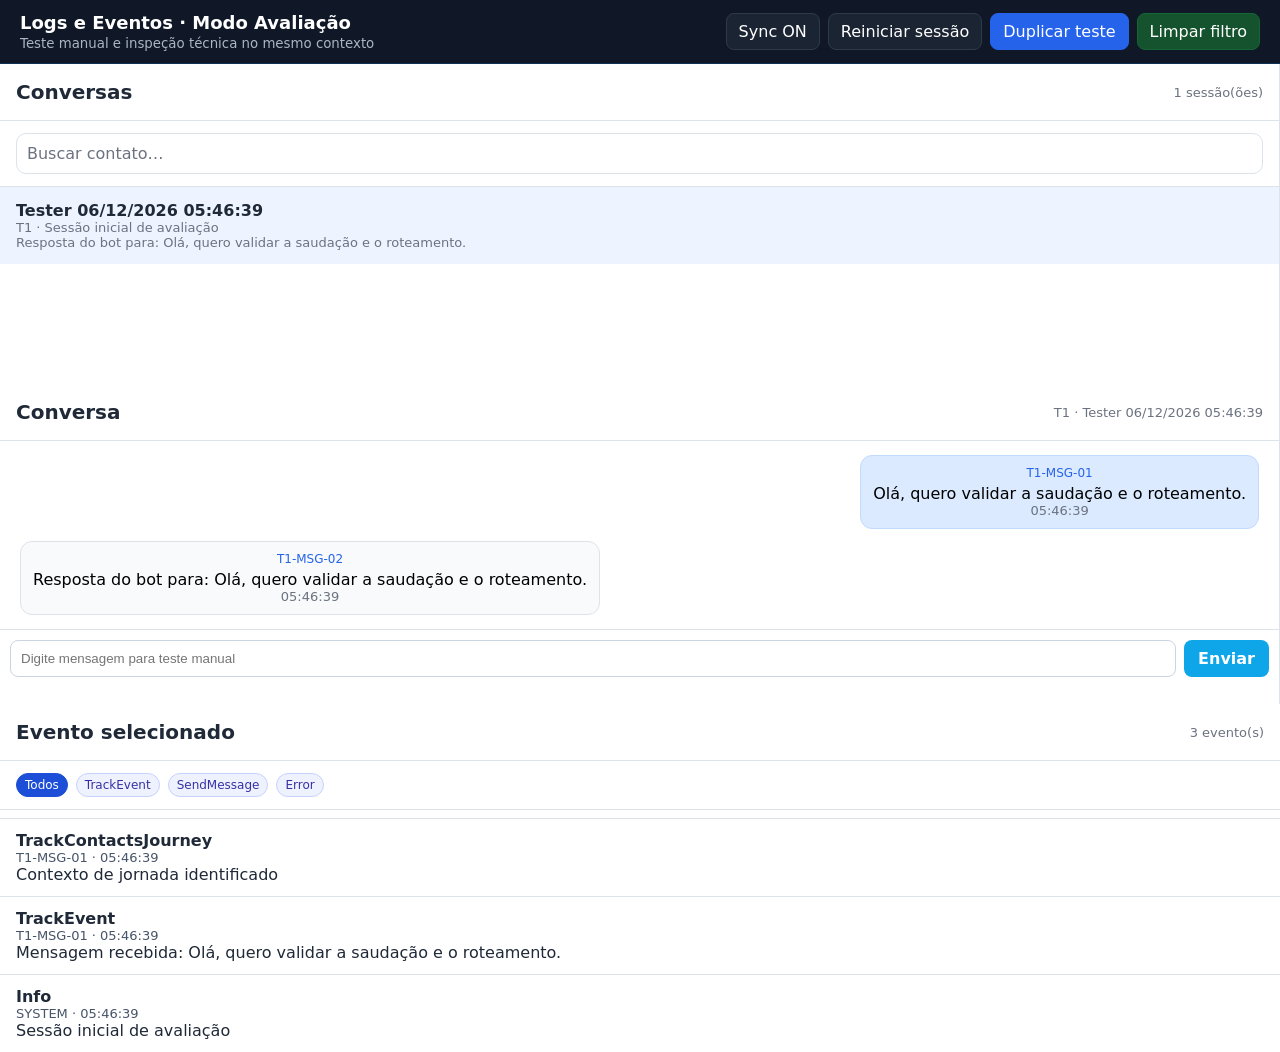
==== commit a3a2a2db: "refactor: elevar fidelidade do protótipo de avaliação do builder" ====
--- a/builder-evaluation.html
+++ b/builder-evaluation.html
@@ -3,68 +3,88 @@
   <head>
     <meta charset="UTF-8" />
     <meta name="viewport" content="width=device-width, initial-scale=1.0" />
-    <title>Blip Builder · Modo Avaliação</title>
+    <title>Builder Observability · Protótipo</title>
     <link rel="stylesheet" href="assets/styles.css" />
     <style>
-      body { background:#0b1020; color:#e5e7eb; }
-      .eval-shell { padding: 16px; display:grid; gap:12px; height:100vh; }
-      .eval-top { display:flex; justify-content:space-between; align-items:center; background:#111827; border:1px solid #1f2937; border-radius:12px; padding:12px 16px; }
-      .badge { background:#1d4ed8; color:white; border-radius:999px; padding:4px 10px; font-size:12px; }
-      .controls { display:flex; gap:8px; align-items:center; }
-      .controls button { border:1px solid #334155; background:#1f2937; color:#e5e7eb; border-radius:8px; padding:8px 10px; cursor:pointer; }
-      .controls .primary { background:#2563eb; border-color:#2563eb; }
-      .layout { flex:1; display:grid; grid-template-columns:280px 1fr 420px; gap:12px; min-height:0; }
-      .panel { background:#111827; border:1px solid #1f2937; border-radius:12px; min-height:0; display:flex; flex-direction:column; }
-      .panel h3 { margin:0; padding:12px 14px; border-bottom:1px solid #1f2937; font-size:15px; }
-      .list, .timeline, .events, .chat-log { overflow:auto; padding:12px; display:grid; gap:10px; }
-      .conv-item { padding:10px; border:1px solid #334155; border-radius:10px; background:#0f172a; }
-      .msg { padding:10px; border-radius:10px; max-width:80%; }
-      .msg.user { background:#1d4ed8; margin-left:auto; }
-      .msg.bot { background:#1f2937; }
-      .event { border:1px solid #334155; border-radius:8px; padding:10px; display:grid; gap:4px; }
-      .event small { color:#93c5fd; }
-      .chat-input { border-top:1px solid #1f2937; padding:10px; display:flex; gap:8px; }
-      .chat-input input { flex:1; border-radius:8px; border:1px solid #334155; background:#0f172a; color:white; padding:10px; }
-      .chat-input button { border:0; border-radius:8px; background:#22c55e; color:#052e16; padding:10px 14px; font-weight:700; cursor:pointer; }
-      .hint { padding:0 12px 12px; color:#94a3b8; font-size:12px; }
-      @media (max-width: 1200px) { .layout{ grid-template-columns:1fr; } }
+      :root { --bg:#f3f5f8; --panel:#ffffff; --line:#dde3ea; --txt:#1f2937; --muted:#6b7280; --blue:#2563eb; --green:#16a34a; }
+      * { box-sizing:border-box; }
+      body { margin:0; background:var(--bg); color:var(--txt); font-family: Inter, system-ui, -apple-system, sans-serif; }
+      .topbar { height:64px; background:#101828; color:#fff; display:flex; align-items:center; justify-content:space-between; padding:0 20px; }
+      .topbar h1 { font-size:18px; margin:0; font-weight:700; }
+      .topbar small { color:#aab5c2; }
+      .actions { display:flex; gap:8px; }
+      .btn { border:1px solid #2d3a4b; background:#1b2433; color:#fff; border-radius:8px; padding:8px 12px; cursor:pointer; }
+      .btn.primary { background:#2563eb; border-color:#2563eb; }
+      .btn.good { background:#14532d; border-color:#166534; }
+      .workspace { display:grid; grid-template-columns: 320px 1fr 420px; height: calc(100vh - 64px); }
+      .col { border-right:1px solid var(--line); background:var(--panel); min-width:0; display:flex; flex-direction:column; }
+      .col:last-child { border-right:0; }
+      .head { padding:16px; border-bottom:1px solid var(--line); display:flex; justify-content:space-between; align-items:center; }
+      .head h2 { margin:0; font-size:20px; }
+      .search { margin:12px 16px; border:1px solid var(--line); border-radius:10px; padding:10px; color:var(--muted); }
+      .list { overflow:auto; padding:0 0 8px; }
+      .session { padding:14px 16px; border-top:1px solid var(--line); cursor:pointer; }
+      .session.active { background:#eef4ff; }
+      .session .title { font-weight:700; }
+      .muted { color:var(--muted); font-size:13px; }
+      .timeline-wrap { padding:14px 20px; overflow:auto; display:grid; gap:12px; }
+      .bubble { max-width:70%; border-radius:12px; padding:10px 12px; border:1px solid var(--line); background:#f9fafb; }
+      .bubble.user { margin-left:auto; background:#dbeafe; border-color:#bfdbfe; }
+      .bubble.bot { margin-right:auto; }
+      .bubble .id { display:block; color:#2563eb; font-size:12px; margin-bottom:4px; }
+      .event-panel { overflow:auto; padding:8px 0 0; }
+      .event { padding:12px 16px; border-top:1px solid var(--line); }
+      .event strong { display:block; }
+      .event .meta { color:#475569; font-size:13px; }
+      .event.highlight { background:#ecfeff; }
+      .composer { border-top:1px solid var(--line); padding:10px; display:flex; gap:8px; background:#fff; }
+      .composer input { flex:1; border:1px solid #cbd5e1; border-radius:8px; padding:10px; }
+      .composer button { border:0; border-radius:8px; background:#0ea5e9; color:#fff; padding:0 14px; font-weight:700; }
+      .tags { display:flex; gap:8px; flex-wrap:wrap; padding:12px 16px; border-bottom:1px solid var(--line); }
+      .tag { border:1px solid #c7d2fe; color:#3730a3; background:#eef2ff; padding:4px 8px; border-radius:999px; font-size:12px; cursor:pointer; }
+      .tag.active { background:#1d4ed8; color:#fff; border-color:#1d4ed8; }
+      @media (max-width: 1280px) { .workspace { grid-template-columns: 1fr; height:auto; } .col{min-height:320px;} }
     </style>
   </head>
   <body>
-    <main class="eval-shell">
-      <header class="eval-top">
-        <div>
-          <strong>Builder · Avaliação contínua</strong>
-          <span class="badge">Teste + Logs Vinculados</span>
+    <header class="topbar">
+      <div>
+        <h1>Logs e Eventos · Modo Avaliação</h1>
+        <small>Teste manual e inspeção técnica no mesmo contexto</small>
+      </div>
+      <div class="actions">
+        <button class="btn" id="syncBtn">Sync ON</button>
+        <button class="btn" id="resetBtn">Reiniciar sessão</button>
+        <button class="btn primary" id="variantBtn">Duplicar teste</button>
+        <button class="btn good" id="clearFilterBtn">Limpar filtro</button>
+      </div>
+    </header>
+
+    <main class="workspace">
+      <section class="col">
+        <div class="head"><h2>Conversas</h2><span class="muted" id="sessionCount">0 sessões</span></div>
+        <div class="search">Buscar contato…</div>
+        <div class="list" id="sessionList"></div>
+      </section>
+
+      <section class="col">
+        <div class="head"><h2>Conversa</h2><span class="muted" id="selectedHint">Selecione uma sessão</span></div>
+        <div class="timeline-wrap" id="timeline"></div>
+        <div class="composer">
+          <input id="chatInput" placeholder="Digite mensagem para teste manual" />
+          <button id="sendBtn">Enviar</button>
         </div>
-        <div class="controls">
-          <button id="toggleSync">Sync em tempo real: ON</button>
-          <button id="resetSession">Reiniciar sessão</button>
-          <button class="primary" id="newVariant">Duplicar teste</button>
+      </section>
+
+      <section class="col">
+        <div class="head"><h2>Evento selecionado</h2><span class="muted" id="eventCount">0 eventos</span></div>
+        <div class="tags" id="filters">
+          <button class="tag active" data-filter="all">Todos</button>
+          <button class="tag" data-filter="TrackEvent">TrackEvent</button>
+          <button class="tag" data-filter="SendMessage">SendMessage</button>
+          <button class="tag" data-filter="Error">Error</button>
         </div>
-      </header>
-
-      <section class="layout">
-        <aside class="panel">
-          <h3>Sessões de teste</h3>
-          <div class="list" id="sessions"></div>
-        </aside>
-
-        <section class="panel">
-          <h3>Timeline da conversa</h3>
-          <div class="timeline" id="timeline"></div>
-          <p class="hint">Clique em uma mensagem para filtrar eventos correlacionados por ID.</p>
-        </section>
-
-        <section class="panel">
-          <h3>Chat dockado + Eventos técnicos</h3>
-          <div class="chat-log" id="chatLog"></div>
-          <div class="chat-input">
-            <input id="chatInput" placeholder="Digite uma mensagem de teste" />
-            <button id="sendBtn">Enviar</button>
-          </div>
-          <div class="events" id="events"></div>
-        </section>
+        <div class="event-panel" id="eventList"></div>
       </section>
     </main>
 
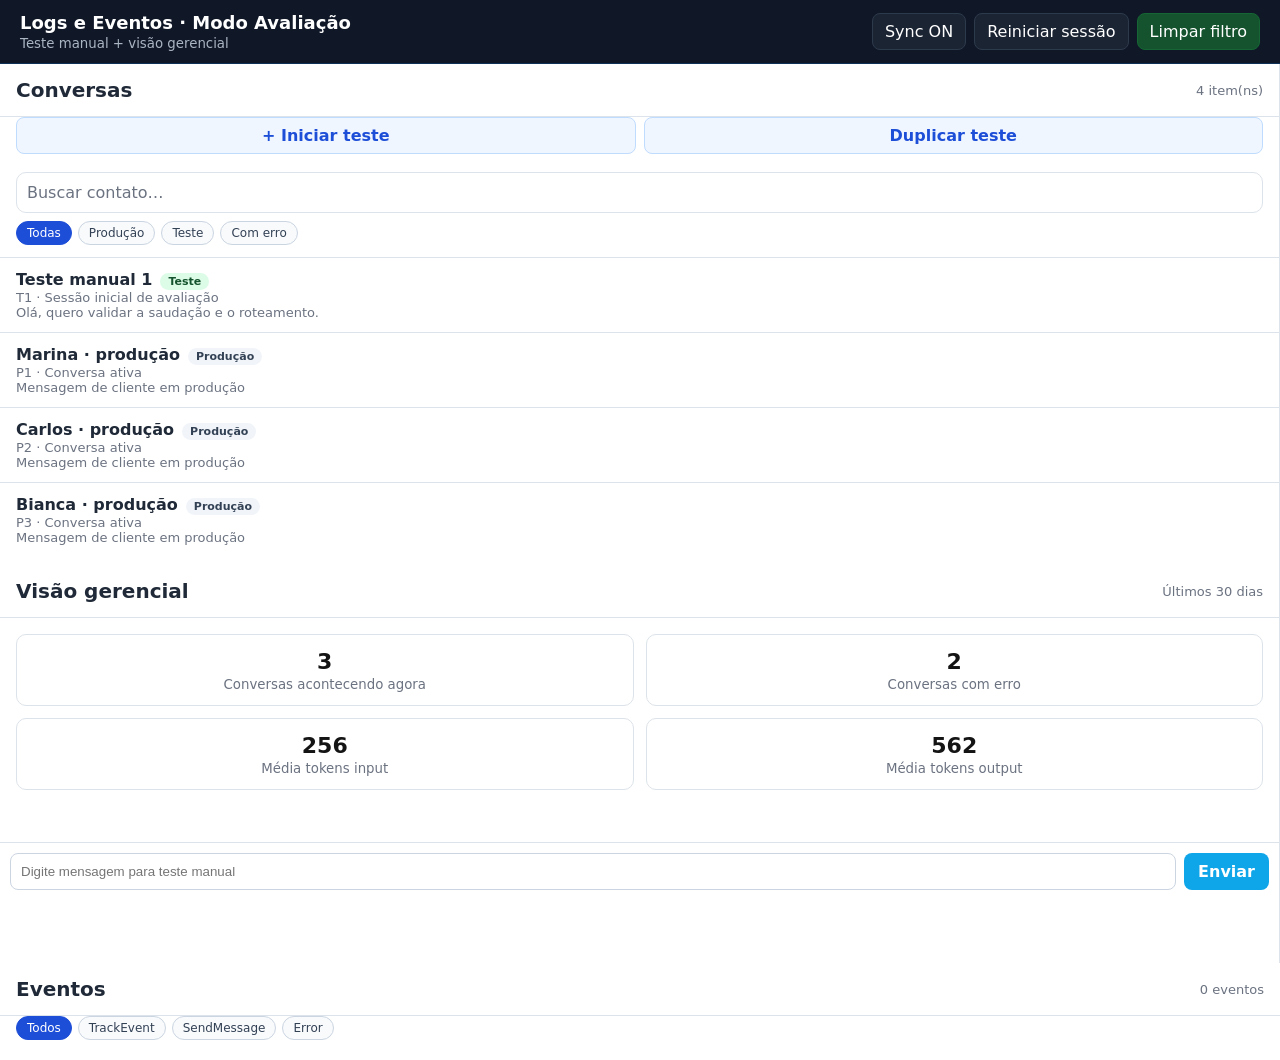
==== commit 4e6f5ff0: "feat: adicionar visão gerencial e filtros avançados em logs e eventos" ====
--- a/builder-evaluation.html
+++ b/builder-evaluation.html
@@ -6,7 +6,7 @@
     <title>Builder Observability · Protótipo</title>
     <link rel="stylesheet" href="assets/styles.css" />
     <style>
-      :root { --bg:#f3f5f8; --panel:#ffffff; --line:#dde3ea; --txt:#1f2937; --muted:#6b7280; --blue:#2563eb; --green:#16a34a; }
+      :root { --bg:#f3f5f8; --panel:#ffffff; --line:#dde3ea; --txt:#1f2937; --muted:#6b7280; --blue:#2563eb; --green:#16a34a; --amber:#b45309; }
       * { box-sizing:border-box; }
       body { margin:0; background:var(--bg); color:var(--txt); font-family: Inter, system-ui, -apple-system, sans-serif; }
       .topbar { height:64px; background:#101828; color:#fff; display:flex; align-items:center; justify-content:space-between; padding:0 20px; }
@@ -16,78 +16,78 @@
       .btn { border:1px solid #2d3a4b; background:#1b2433; color:#fff; border-radius:8px; padding:8px 12px; cursor:pointer; }
       .btn.primary { background:#2563eb; border-color:#2563eb; }
       .btn.good { background:#14532d; border-color:#166534; }
-      .workspace { display:grid; grid-template-columns: 320px 1fr 420px; height: calc(100vh - 64px); }
+      .workspace { display:grid; grid-template-columns: 340px 1fr 420px; height: calc(100vh - 64px); }
       .col { border-right:1px solid var(--line); background:var(--panel); min-width:0; display:flex; flex-direction:column; }
       .col:last-child { border-right:0; }
-      .head { padding:16px; border-bottom:1px solid var(--line); display:flex; justify-content:space-between; align-items:center; }
+      .head { padding:14px 16px; border-bottom:1px solid var(--line); display:flex; justify-content:space-between; align-items:center; }
       .head h2 { margin:0; font-size:20px; }
-      .search { margin:12px 16px; border:1px solid var(--line); border-radius:10px; padding:10px; color:var(--muted); }
+      .search { margin:8px 16px; border:1px solid var(--line); border-radius:10px; padding:10px; color:var(--muted); }
+      .left-controls { display:grid; grid-template-columns:1fr 1fr; gap:8px; margin:0 16px 10px; }
+      .left-btn { border:1px solid #bfdbfe; background:#eff6ff; color:#1d4ed8; border-radius:8px; padding:8px; font-weight:600; cursor:pointer; }
+      .filter-row { display:flex; gap:6px; flex-wrap:wrap; margin:0 16px 12px; }
+      .chip { border:1px solid #cbd5e1; background:#f8fafc; color:#334155; border-radius:999px; padding:4px 10px; font-size:12px; cursor:pointer; }
+      .chip.active { background:#1d4ed8; border-color:#1d4ed8; color:#fff; }
       .list { overflow:auto; padding:0 0 8px; }
-      .session { padding:14px 16px; border-top:1px solid var(--line); cursor:pointer; }
+      .session { padding:12px 16px; border-top:1px solid var(--line); cursor:pointer; }
       .session.active { background:#eef4ff; }
       .session .title { font-weight:700; }
+      .tag-type { font-size:11px; border-radius:999px; padding:2px 8px; display:inline-block; margin-left:8px; }
+      .type-test { background:#dcfce7; color:#14532d; }
+      .type-prod { background:#f1f5f9; color:#334155; }
       .muted { color:var(--muted); font-size:13px; }
-      .timeline-wrap { padding:14px 20px; overflow:auto; display:grid; gap:12px; }
-      .bubble { max-width:70%; border-radius:12px; padding:10px 12px; border:1px solid var(--line); background:#f9fafb; }
+      .center { display:flex; flex-direction:column; min-height:0; }
+      .summary-grid { display:grid; grid-template-columns:repeat(4,minmax(160px,1fr)); gap:12px; padding:16px; }
+      .kpi { background:#fff; border:1px solid var(--line); border-radius:10px; padding:12px; cursor:pointer; }
+      .kpi strong { display:block; font-size:22px; }
+      .kpi small { color:var(--muted); }
+      .timeline-wrap { padding:14px 20px 90px; overflow:auto; display:grid; gap:12px; }
+      .bubble { max-width:70%; border-radius:12px; padding:10px 12px; border:1px solid var(--line); background:#f9fafb; text-align:left; }
       .bubble.user { margin-left:auto; background:#dbeafe; border-color:#bfdbfe; }
-      .bubble.bot { margin-right:auto; }
       .bubble .id { display:block; color:#2563eb; font-size:12px; margin-bottom:4px; }
       .event-panel { overflow:auto; padding:8px 0 0; }
       .event { padding:12px 16px; border-top:1px solid var(--line); }
-      .event strong { display:block; }
       .event .meta { color:#475569; font-size:13px; }
       .event.highlight { background:#ecfeff; }
-      .composer { border-top:1px solid var(--line); padding:10px; display:flex; gap:8px; background:#fff; }
+      .composer { position:sticky; bottom:0; border-top:1px solid var(--line); padding:10px; display:flex; gap:8px; background:#fff; }
       .composer input { flex:1; border:1px solid #cbd5e1; border-radius:8px; padding:10px; }
       .composer button { border:0; border-radius:8px; background:#0ea5e9; color:#fff; padding:0 14px; font-weight:700; }
-      .tags { display:flex; gap:8px; flex-wrap:wrap; padding:12px 16px; border-bottom:1px solid var(--line); }
-      .tag { border:1px solid #c7d2fe; color:#3730a3; background:#eef2ff; padding:4px 8px; border-radius:999px; font-size:12px; cursor:pointer; }
-      .tag.active { background:#1d4ed8; color:#fff; border-color:#1d4ed8; }
-      @media (max-width: 1280px) { .workspace { grid-template-columns: 1fr; height:auto; } .col{min-height:320px;} }
+      .empty { padding:40px 16px; text-align:center; color:var(--muted); }
+      @media (max-width: 1280px) { .workspace { grid-template-columns: 1fr; height:auto; } .summary-grid{grid-template-columns:1fr 1fr;} }
     </style>
   </head>
   <body>
     <header class="topbar">
-      <div>
-        <h1>Logs e Eventos · Modo Avaliação</h1>
-        <small>Teste manual e inspeção técnica no mesmo contexto</small>
-      </div>
-      <div class="actions">
-        <button class="btn" id="syncBtn">Sync ON</button>
-        <button class="btn" id="resetBtn">Reiniciar sessão</button>
-        <button class="btn primary" id="variantBtn">Duplicar teste</button>
-        <button class="btn good" id="clearFilterBtn">Limpar filtro</button>
-      </div>
+      <div><h1>Logs e Eventos · Modo Avaliação</h1><small>Teste manual + visão gerencial</small></div>
+      <div class="actions"><button class="btn" id="syncBtn">Sync ON</button><button class="btn" id="resetBtn">Reiniciar sessão</button><button class="btn good" id="clearFilterBtn">Limpar filtro</button></div>
     </header>
-
     <main class="workspace">
       <section class="col">
-        <div class="head"><h2>Conversas</h2><span class="muted" id="sessionCount">0 sessões</span></div>
+        <div class="head"><h2>Conversas</h2><span class="muted" id="sessionCount">0</span></div>
+        <div class="left-controls"><button class="left-btn" id="startTestBtn">+ Iniciar teste</button><button class="left-btn" id="variantBtn">Duplicar teste</button></div>
         <div class="search">Buscar contato…</div>
+        <div class="filter-row" id="conversationFilters">
+          <button class="chip active" data-conversation-filter="all">Todas</button>
+          <button class="chip" data-conversation-filter="production">Produção</button>
+          <button class="chip" data-conversation-filter="test">Teste</button>
+          <button class="chip" data-conversation-filter="error">Com erro</button>
+        </div>
         <div class="list" id="sessionList"></div>
       </section>
-
+      <section class="col center">
+        <div class="head"><h2 id="centerTitle">Visão gerencial</h2><span class="muted" id="selectedHint">Últimos 30 dias</span></div>
+        <div id="summaryView">
+          <div class="summary-grid" id="summaryGrid"></div>
+          <div class="empty">Selecione uma conversa para investigar os detalhes da execução.</div>
+        </div>
+        <div class="timeline-wrap" id="timeline" style="display:none"></div>
+        <div class="composer"><input id="chatInput" placeholder="Digite mensagem para teste manual" /><button id="sendBtn">Enviar</button></div>
+      </section>
       <section class="col">
-        <div class="head"><h2>Conversa</h2><span class="muted" id="selectedHint">Selecione uma sessão</span></div>
-        <div class="timeline-wrap" id="timeline"></div>
-        <div class="composer">
-          <input id="chatInput" placeholder="Digite mensagem para teste manual" />
-          <button id="sendBtn">Enviar</button>
-        </div>
-      </section>
-
-      <section class="col">
-        <div class="head"><h2>Evento selecionado</h2><span class="muted" id="eventCount">0 eventos</span></div>
-        <div class="tags" id="filters">
-          <button class="tag active" data-filter="all">Todos</button>
-          <button class="tag" data-filter="TrackEvent">TrackEvent</button>
-          <button class="tag" data-filter="SendMessage">SendMessage</button>
-          <button class="tag" data-filter="Error">Error</button>
-        </div>
+        <div class="head"><h2>Eventos</h2><span class="muted" id="eventCount">0 eventos</span></div>
+        <div class="filter-row" id="eventFilters"><button class="chip active" data-filter="all">Todos</button><button class="chip" data-filter="TrackEvent">TrackEvent</button><button class="chip" data-filter="SendMessage">SendMessage</button><button class="chip" data-filter="Error">Error</button></div>
         <div class="event-panel" id="eventList"></div>
       </section>
     </main>
-
     <script src="assets/builder-evaluation.js"></script>
   </body>
 </html>
